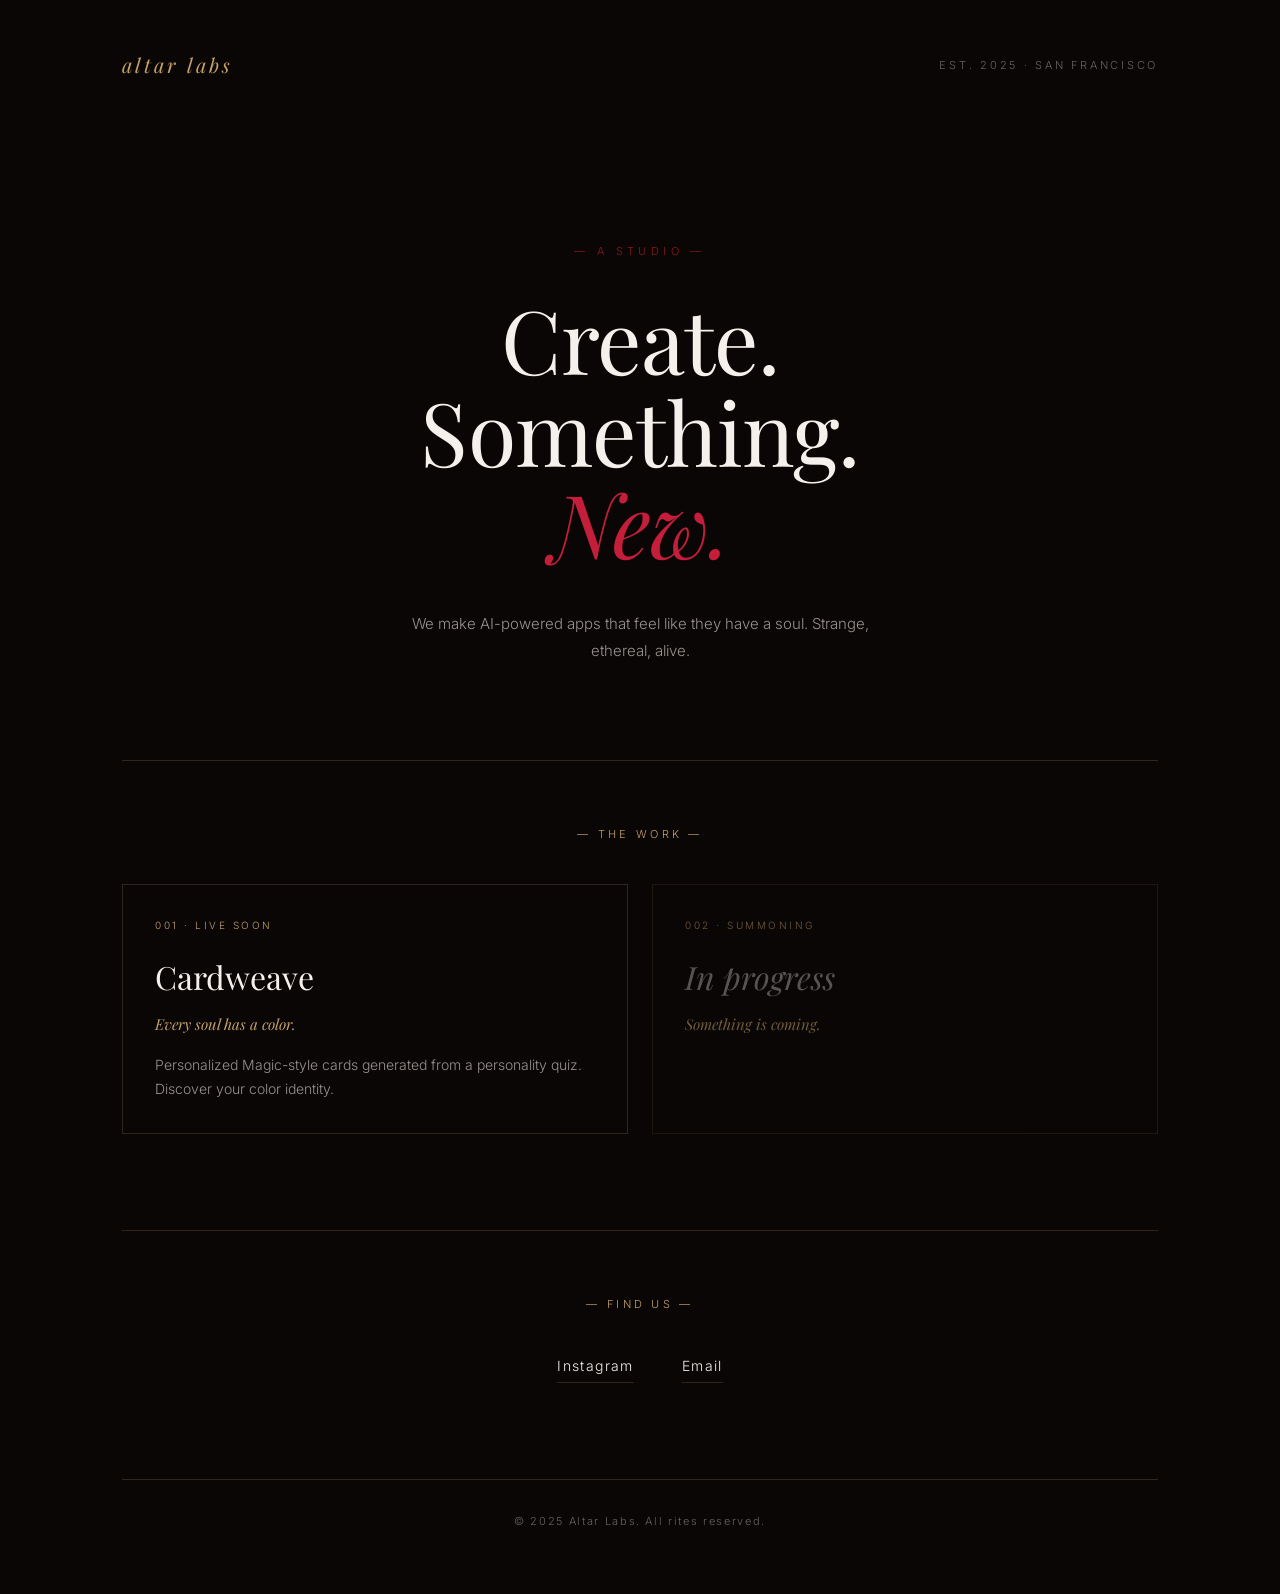
==== index.html @ b5209a37 "initial site" ====
<!DOCTYPE html>
<html lang="en">
<head>
  <meta charset="UTF-8" />
  <meta name="viewport" content="width=device-width, initial-scale=1.0" />
  <title>Altar Labs — Create. Something. New.</title>
  <meta name="description" content="A studio building AI-powered apps that feel like they have a soul. Strange, ethereal, alive." />

  <!-- Open Graph / social sharing -->
  <meta property="og:title" content="Altar Labs" />
  <meta property="og:description" content="Create. Something. New." />
  <meta property="og:type" content="website" />
  <meta property="og:url" content="https://altarlabs.io" />

  <!-- Fonts -->
  <link rel="preconnect" href="https://fonts.googleapis.com" />
  <link rel="preconnect" href="https://fonts.gstatic.com" crossorigin />
  <link href="https://fonts.googleapis.com/css2?family=Playfair+Display:ital,wght@0,400;0,500;1,400&family=Inter:wght@300;400;500&display=swap" rel="stylesheet" />

  <link rel="stylesheet" href="styles.css" />
</head>
<body>

  <header class="site-header">
    <p class="logo">altar labs</p>
    <p class="meta">EST. 2025 · SAN FRANCISCO</p>
  </header>

  <main>

    <section class="hero">
      <p class="eyebrow">— A STUDIO —</p>
      <h1>
        Create.<br />
        Something.<br />
        <em>New.</em>
      </h1>
      <p class="lede">
        We make AI-powered apps that feel like they have a soul.
        Strange, ethereal, alive.
      </p>
    </section>

    <section class="work">
      <p class="section-label">— THE WORK —</p>

      <div class="projects">

        <article class="project project--live">
          <p class="project-num">001 · LIVE SOON</p>
          <h2>Cardweave</h2>
          <p class="project-tagline">Every soul has a color.</p>
          <p class="project-desc">
            Personalized Magic-style cards generated from a personality quiz.
            Discover your color identity.
          </p>
        </article>

        <article class="project project--coming">
          <p class="project-num">002 · SUMMONING</p>
          <h2><em>In progress</em></h2>
          <p class="project-tagline">Something is coming.</p>
        </article>

      </div>
    </section>

    <section class="contact">
      <p class="section-label">— FIND US —</p>
      <div class="links">
        <a href="https://instagram.com/altarlabs" target="_blank" rel="noopener">Instagram</a>
        <a href="mailto:hello@altarlabs.io">Email</a>
      </div>
    </section>

  </main>

  <footer>
    <p>© 2025 Altar Labs. All rites reserved.</p>
  </footer>

</body>
</html>
---- styles.css ----
/* ============================================
   ALTAR LABS — altarlabs.io
   Brand system: Obsidian, Blood Altar Red,
   Crimson Flame, Ritual Gold, Bone
   ============================================ */

:root {
  --obsidian: #0a0606;
  --obsidian-soft: #141010;
  --blood: #8B1A1A;
  --crimson: #C41E3A;
  --gold: #C4A265;
  --bone: #F5F0EB;
  --bone-muted: rgba(245, 240, 235, 0.6);
  --bone-faint: rgba(245, 240, 235, 0.4);
  --gold-faint: rgba(196, 162, 101, 0.2);
}

* {
  box-sizing: border-box;
  margin: 0;
  padding: 0;
}

html, body {
  background: var(--obsidian);
  color: var(--bone);
  font-family: 'Inter', -apple-system, BlinkMacSystemFont, sans-serif;
  font-weight: 300;
  line-height: 1.7;
  min-height: 100vh;
  -webkit-font-smoothing: antialiased;
}

body {
  padding: 2rem;
  max-width: 1100px;
  margin: 0 auto;
}

/* ---------- HEADER ---------- */

.site-header {
  display: flex;
  justify-content: space-between;
  align-items: center;
  padding: 1rem 0 6rem;
}

.logo {
  font-family: 'Playfair Display', serif;
  font-style: italic;
  font-size: 20px;
  letter-spacing: 0.15em;
  color: var(--gold);
}

.meta {
  font-size: 11px;
  letter-spacing: 0.25em;
  color: var(--bone-faint);
}

/* ---------- HERO ---------- */

.hero {
  text-align: center;
  padding: 4rem 0 6rem;
}

.eyebrow {
  color: var(--blood);
  font-size: 11px;
  letter-spacing: 0.4em;
  margin-bottom: 2rem;
}

.hero h1 {
  font-family: 'Playfair Display', serif;
  font-weight: 400;
  font-size: clamp(48px, 8vw, 88px);
  line-height: 1.05;
  letter-spacing: -0.01em;
  margin-bottom: 2.5rem;
}

.hero h1 em {
  color: var(--crimson);
  font-style: italic;
}

.lede {
  max-width: 480px;
  margin: 0 auto;
  color: var(--bone-muted);
  font-size: 15px;
  line-height: 1.8;
}

/* ---------- WORK ---------- */

.section-label {
  color: var(--gold);
  font-size: 11px;
  letter-spacing: 0.3em;
  margin-bottom: 2.5rem;
  text-align: center;
}

.work {
  border-top: 0.5px solid var(--gold-faint);
  padding-top: 4rem;
  padding-bottom: 6rem;
}

.projects {
  display: grid;
  grid-template-columns: repeat(auto-fit, minmax(280px, 1fr));
  gap: 1.5rem;
  margin-top: 2rem;
}

.project {
  border: 0.5px solid var(--gold-faint);
  padding: 2rem;
  transition: border-color 0.4s ease;
}

.project:hover {
  border-color: var(--gold);
}

.project--coming {
  opacity: 0.55;
}

.project-num {
  color: var(--gold);
  font-size: 10px;
  letter-spacing: 0.25em;
  margin-bottom: 1rem;
}

.project h2 {
  font-family: 'Playfair Display', serif;
  font-weight: 400;
  font-size: 32px;
  margin-bottom: 0.5rem;
}

.project h2 em {
  font-style: italic;
  color: var(--bone-muted);
}

.project-tagline {
  font-family: 'Playfair Display', serif;
  font-style: italic;
  color: var(--gold);
  font-size: 15px;
  margin-bottom: 1rem;
}

.project-desc {
  color: var(--bone-muted);
  font-size: 14px;
  line-height: 1.7;
}

/* ---------- CONTACT ---------- */

.contact {
  border-top: 0.5px solid var(--gold-faint);
  padding-top: 4rem;
  padding-bottom: 4rem;
  text-align: center;
}

.links {
  display: flex;
  gap: 3rem;
  justify-content: center;
  margin-top: 1rem;
}

.links a {
  color: var(--bone);
  text-decoration: none;
  font-size: 14px;
  letter-spacing: 0.1em;
  border-bottom: 0.5px solid var(--gold-faint);
  padding-bottom: 4px;
  transition: color 0.3s ease, border-color 0.3s ease;
}

.links a:hover {
  color: var(--crimson);
  border-color: var(--crimson);
}

/* ---------- FOOTER ---------- */

footer {
  text-align: center;
  padding: 2rem 0;
  font-size: 11px;
  letter-spacing: 0.15em;
  color: var(--bone-faint);
  border-top: 0.5px solid var(--gold-faint);
  margin-top: 2rem;
}

/* ---------- RESPONSIVE ---------- */

@media (max-width: 600px) {
  body {
    padding: 1.25rem;
  }

  .site-header {
    flex-direction: column;
    gap: 0.5rem;
    align-items: flex-start;
    padding-bottom: 4rem;
  }

  .hero {
    padding: 2rem 0 4rem;
  }

  .links {
    flex-direction: column;
    gap: 1rem;
  }
}
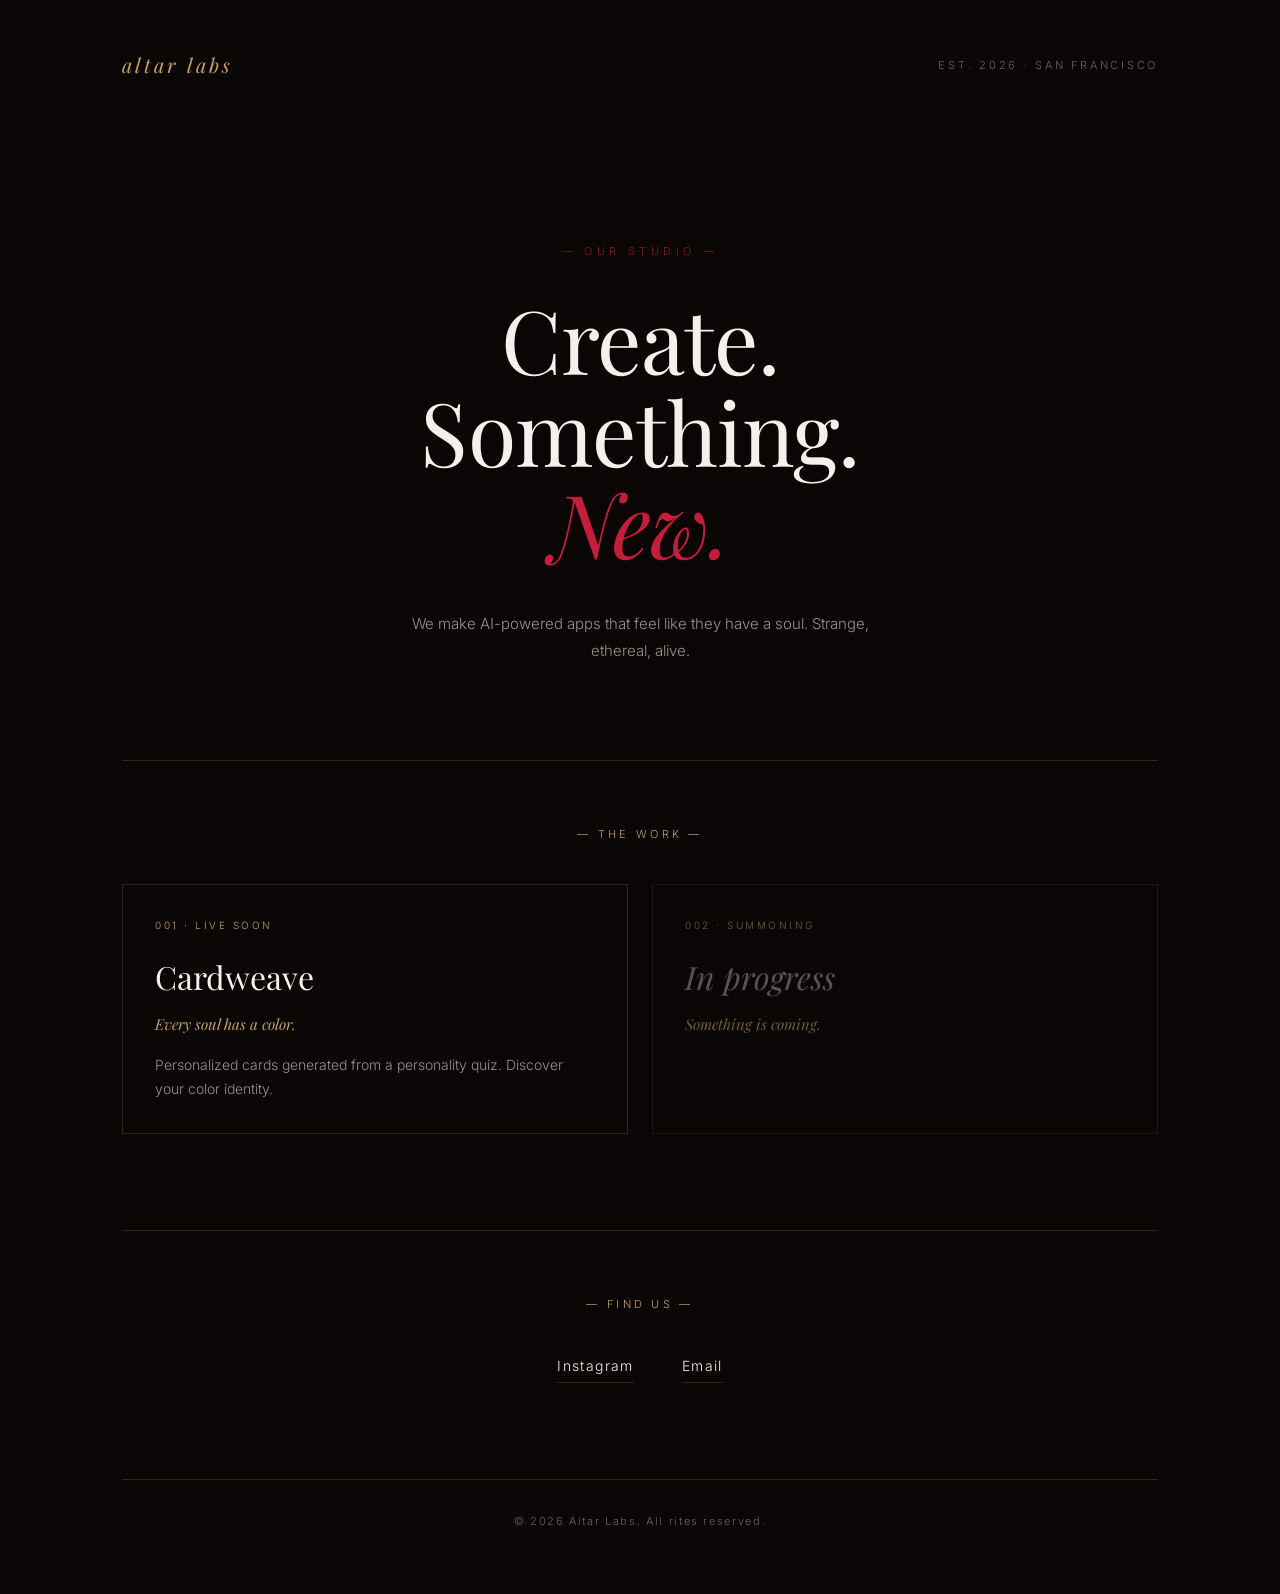
==== commit 6b9e7ebd: "Update index.html" ====
--- a/index.html
+++ b/index.html
@@ -23,13 +23,13 @@
 
   <header class="site-header">
     <p class="logo">altar labs</p>
-    <p class="meta">EST. 2025 · SAN FRANCISCO</p>
+    <p class="meta">EST. 2026 · SAN FRANCISCO</p>
   </header>
 
   <main>
 
     <section class="hero">
-      <p class="eyebrow">— A STUDIO —</p>
+      <p class="eyebrow">— OUR STUDIO —</p>
       <h1>
         Create.<br />
         Something.<br />
@@ -51,7 +51,7 @@
           <h2>Cardweave</h2>
           <p class="project-tagline">Every soul has a color.</p>
           <p class="project-desc">
-            Personalized Magic-style cards generated from a personality quiz.
+            Personalized cards generated from a personality quiz.
             Discover your color identity.
           </p>
         </article>
@@ -69,14 +69,14 @@
       <p class="section-label">— FIND US —</p>
       <div class="links">
         <a href="https://instagram.com/altarlabs" target="_blank" rel="noopener">Instagram</a>
-        <a href="mailto:hello@altarlabs.io">Email</a>
+        <a href="cayla@altarlabs.io">Email</a>
       </div>
     </section>
 
   </main>
 
   <footer>
-    <p>© 2025 Altar Labs. All rites reserved.</p>
+    <p>© 2026 Altar Labs. All rites reserved.</p>
   </footer>
 
 </body>
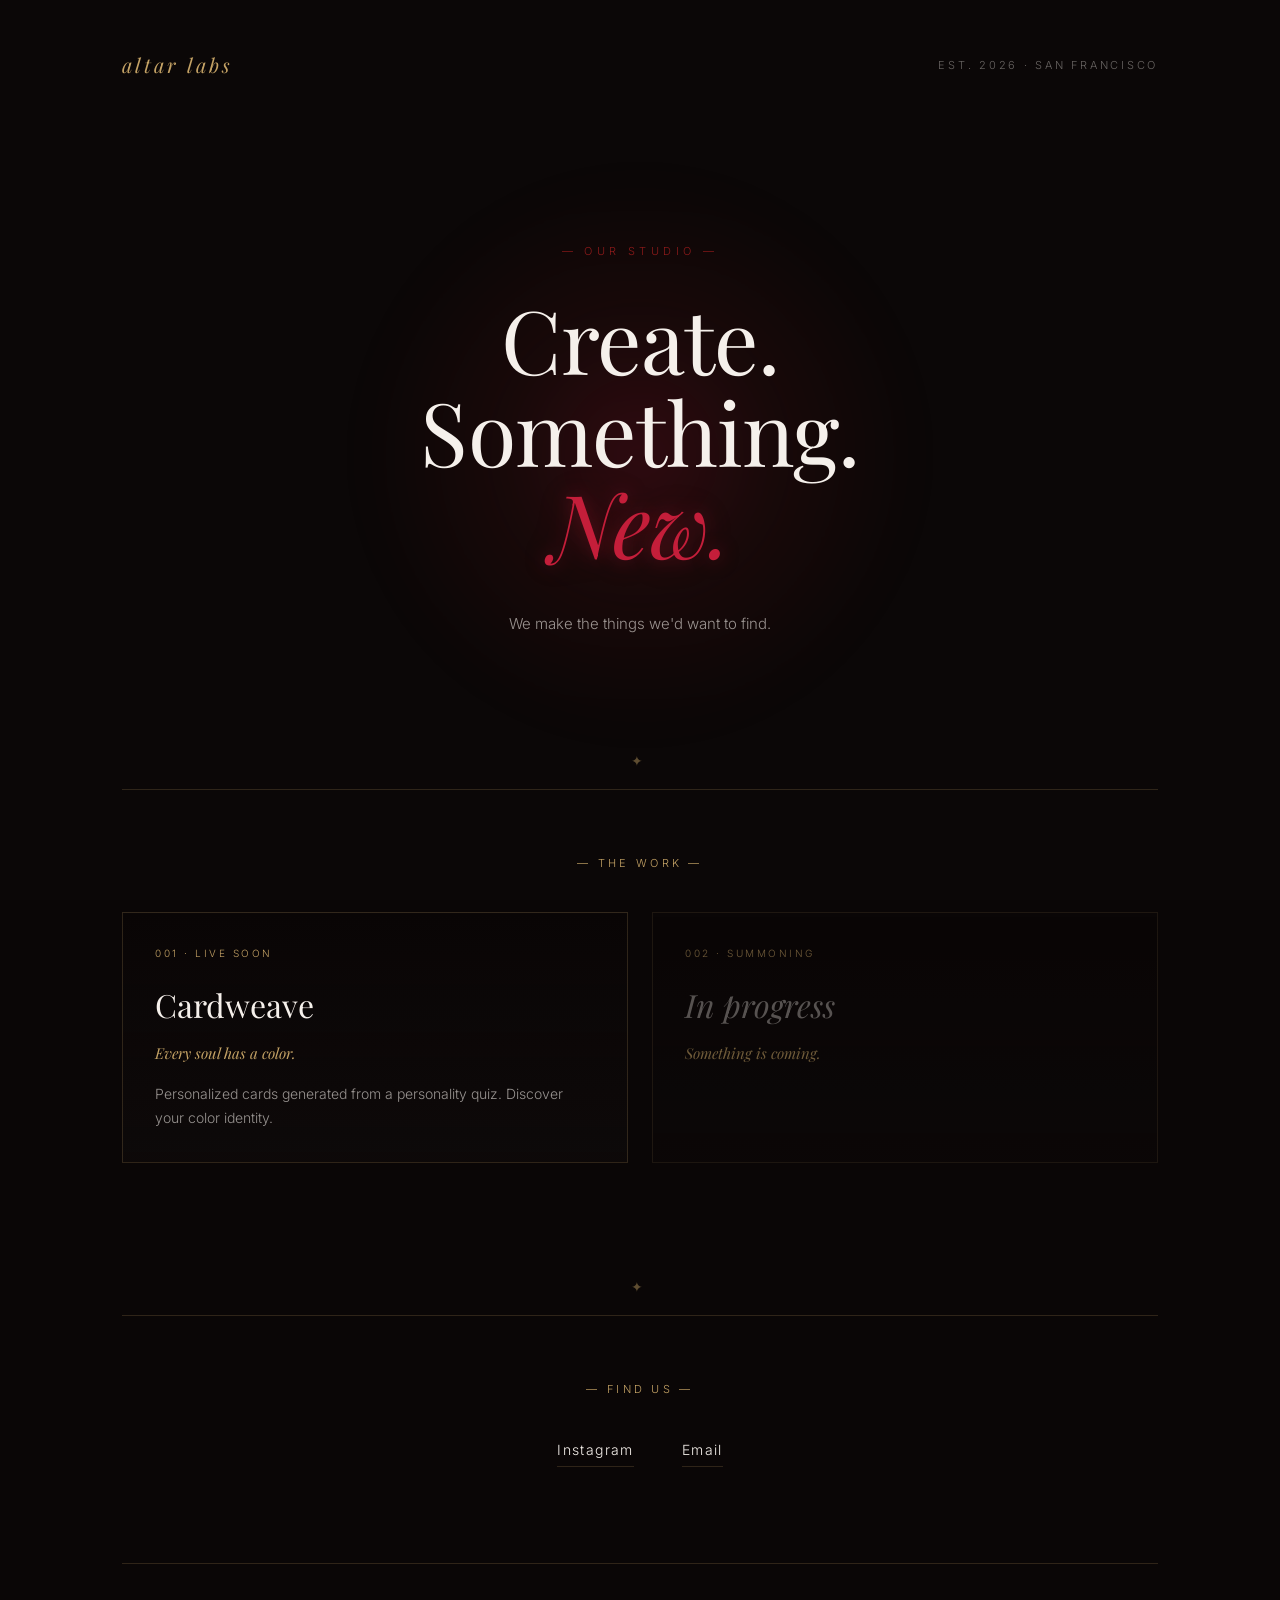
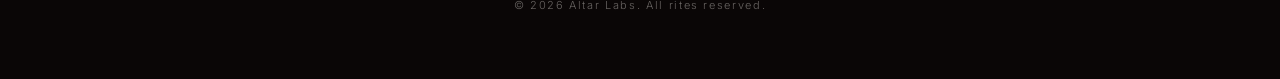
==== commit bc20d671: "Polish pass: motion, atmosphere, social, 404 - Add subtle film grain, hero glow (anchored), staggere" ====
--- a/index.html
+++ b/index.html
@@ -6,42 +6,79 @@
   <title>Altar Labs — Create. Something. New.</title>
   <meta name="description" content="A studio building AI-powered apps that feel like they have a soul. Strange, ethereal, alive." />
 
+  <meta name="theme-color" content="#0a0606" />
+
   <!-- Open Graph / social sharing -->
   <meta property="og:title" content="Altar Labs" />
   <meta property="og:description" content="Create. Something. New." />
   <meta property="og:type" content="website" />
   <meta property="og:url" content="https://altarlabs.io" />
+  <meta property="og:image" content="https://altarlabs.io/og-image.png" />
+  <meta property="og:image:width" content="1200" />
+  <meta property="og:image:height" content="630" />
+  <meta property="og:image:alt" content="Altar Labs" />
+  <meta name="twitter:card" content="summary_large_image" />
+  <meta name="twitter:title" content="Altar Labs" />
+  <meta name="twitter:description" content="Create. Something. New." />
+  <meta name="twitter:image" content="https://altarlabs.io/og-image.png" />
+
+  <!-- Favicon -->
+  <link rel="icon" type="image/png" href="favicon.png" />
+  <link rel="apple-touch-icon" href="favicon.png" />
 
   <!-- Fonts -->
   <link rel="preconnect" href="https://fonts.googleapis.com" />
   <link rel="preconnect" href="https://fonts.gstatic.com" crossorigin />
+  <link rel="preload" as="style" href="https://fonts.googleapis.com/css2?family=Playfair+Display:ital,wght@0,400;0,500;1,400&family=Inter:wght@300;400;500&display=swap" />
   <link href="https://fonts.googleapis.com/css2?family=Playfair+Display:ital,wght@0,400;0,500;1,400&family=Inter:wght@300;400;500&display=swap" rel="stylesheet" />
 
   <link rel="stylesheet" href="styles.css" />
+
+  <!-- Structured data: Organization -->
+  <script type="application/ld+json">
+  {
+    "@context": "https://schema.org",
+    "@type": "Organization",
+    "name": "Altar Labs",
+    "url": "https://altarlabs.io",
+    "logo": "https://altarlabs.io/favicon.png",
+    "image": "https://altarlabs.io/og-image.png",
+    "description": "A studio building AI-powered apps that feel like they have a soul. Strange, ethereal, alive.",
+    "foundingDate": "2026",
+    "foundingLocation": "San Francisco",
+    "sameAs": [
+      "https://instagram.com/altarlabs"
+    ]
+  }
+  </script>
 </head>
 <body>
 
+  <div class="grain" aria-hidden="true"></div>
+
   <header class="site-header">
-    <p class="logo">altar labs</p>
-    <p class="meta">EST. 2026 · SAN FRANCISCO</p>
+    <p class="logo reveal" style="--reveal-delay: 0ms">altar labs</p>
+    <p class="meta reveal" style="--reveal-delay: 120ms">EST. 2026 · SAN FRANCISCO</p>
   </header>
 
   <main>
 
     <section class="hero">
-      <p class="eyebrow">— OUR STUDIO —</p>
+      <div class="hero-glow" aria-hidden="true"></div>
+      <p class="eyebrow reveal" style="--reveal-delay: 200ms">— OUR STUDIO —</p>
       <h1>
-        Create.<br />
-        Something.<br />
-        <em>New.</em>
+        <span class="reveal" style="--reveal-delay: 350ms">Create.</span><br />
+        <span class="reveal" style="--reveal-delay: 550ms">Something.</span><br />
+        <em class="reveal ember" style="--reveal-delay: 800ms">New.</em>
       </h1>
-      <p class="lede">
-        We make AI-powered apps that feel like they have a soul.
-        Strange, ethereal, alive.
+      <p class="lede reveal" style="--reveal-delay: 1100ms">
+        We make the things we'd want to find.
       </p>
     </section>
 
-    <section class="work">
+    <div class="sigil" aria-hidden="true">✦</div>
+
+    <section class="work reveal-on-scroll">
       <p class="section-label">— THE WORK —</p>
 
       <div class="projects">
@@ -65,11 +102,13 @@
       </div>
     </section>
 
-    <section class="contact">
+    <div class="sigil" aria-hidden="true">✦</div>
+
+    <section class="contact reveal-on-scroll">
       <p class="section-label">— FIND US —</p>
       <div class="links">
         <a href="https://instagram.com/altarlabs" target="_blank" rel="noopener">Instagram</a>
-        <a href="cayla@altarlabs.io">Email</a>
+        <a href="mailto:cayla@altarlabs.io">Email</a>
       </div>
     </section>
 
@@ -79,5 +118,26 @@
     <p>© 2026 Altar Labs. All rites reserved.</p>
   </footer>
 
+  <script>
+    // Scroll-reveal for sections — gentle, intersection observer
+    (function () {
+      var reduce = window.matchMedia('(prefers-reduced-motion: reduce)').matches;
+      var targets = document.querySelectorAll('.reveal-on-scroll');
+      if (reduce || !('IntersectionObserver' in window)) {
+        targets.forEach(function (el) { el.classList.add('is-visible'); });
+        return;
+      }
+      var io = new IntersectionObserver(function (entries) {
+        entries.forEach(function (entry) {
+          if (entry.isIntersecting) {
+            entry.target.classList.add('is-visible');
+            io.unobserve(entry.target);
+          }
+        });
+      }, { threshold: 0.15, rootMargin: '0px 0px -10% 0px' });
+      targets.forEach(function (el) { io.observe(el); });
+    })();
+  </script>
+
 </body>
 </html>
--- a/styles.css
+++ b/styles.css
@@ -22,6 +22,10 @@
   padding: 0;
 }
 
+html {
+  scroll-behavior: smooth;
+}
+
 html, body {
   background: var(--obsidian);
   color: var(--bone);
@@ -36,6 +40,66 @@
   padding: 2rem;
   max-width: 1100px;
   margin: 0 auto;
+  position: relative;
+  overflow-x: hidden;
+}
+
+/* ---------- ATMOSPHERE ---------- */
+
+/* subtle film grain over everything */
+.grain {
+  position: fixed;
+  inset: 0;
+  pointer-events: none;
+  z-index: 1;
+  opacity: 0.06;
+  mix-blend-mode: overlay;
+  background-image: url("data:image/svg+xml;utf8,<svg xmlns='http://www.w3.org/2000/svg' width='180' height='180'><filter id='n'><feTurbulence type='fractalNoise' baseFrequency='0.9' numOctaves='2' stitchTiles='stitch'/><feColorMatrix values='0 0 0 0 1  0 0 0 0 1  0 0 0 0 1  0 0 0 0.6 0'/></filter><rect width='100%25' height='100%25' filter='url(%23n)'/></svg>");
+}
+
+/* slow-breathing blood-red glow — anchored behind hero text only */
+.hero-glow {
+  position: absolute;
+  top: 50%;
+  left: 50%;
+  transform: translate(-50%, -50%);
+  width: min(800px, 110vw);
+  height: min(800px, 110vw);
+  pointer-events: none;
+  z-index: -1;
+  background: radial-gradient(
+    closest-side,
+    rgba(196, 30, 58, 0.20) 0%,
+    rgba(139, 26, 26, 0.10) 35%,
+    rgba(10, 6, 6, 0) 70%
+  );
+  filter: blur(20px);
+  animation: breathe 9s ease-in-out infinite;
+}
+
+@keyframes breathe {
+  0%, 100% { opacity: 0.85; transform: translate(-50%, -50%) scale(1); }
+  50%      { opacity: 1;    transform: translate(-50%, -50%) scale(1.06); }
+}
+
+/* keep content above atmosphere layers */
+.site-header,
+main,
+footer {
+  position: relative;
+  z-index: 2;
+}
+
+/* ---------- ORNAMENT ---------- */
+
+.sigil {
+  text-align: center;
+  color: var(--gold);
+  opacity: 0.45;
+  font-size: 14px;
+  letter-spacing: 0.4em;
+  padding: 1rem 0;
+  user-select: none;
 }
 
 /* ---------- HEADER ---------- */
@@ -55,6 +119,16 @@
   color: var(--gold);
 }
 
+.logo-link {
+  color: inherit;
+  text-decoration: none;
+  transition: color 0.3s ease;
+}
+
+.logo-link:hover {
+  color: var(--crimson);
+}
+
 .meta {
   font-size: 11px;
   letter-spacing: 0.25em;
@@ -64,6 +138,7 @@
 /* ---------- HERO ---------- */
 
 .hero {
+  position: relative;
   text-align: center;
   padding: 4rem 0 6rem;
 }
@@ -89,6 +164,29 @@
   font-style: italic;
 }
 
+/* the ember pulse on "New." */
+.ember {
+  display: inline-block;
+  text-shadow:
+    0 0 18px rgba(196, 30, 58, 0.35),
+    0 0 38px rgba(196, 30, 58, 0.18);
+  animation: ember 5s ease-in-out infinite;
+}
+
+@keyframes ember {
+  0%, 100% {
+    text-shadow:
+      0 0 14px rgba(196, 30, 58, 0.30),
+      0 0 32px rgba(196, 30, 58, 0.14);
+  }
+  50% {
+    text-shadow:
+      0 0 22px rgba(196, 30, 58, 0.55),
+      0 0 48px rgba(196, 30, 58, 0.28),
+      0 0 80px rgba(139, 26, 26, 0.18);
+  }
+}
+
 .lede {
   max-width: 480px;
   margin: 0 auto;
@@ -121,13 +219,24 @@
 }
 
 .project {
+  position: relative;
   border: 0.5px solid var(--gold-faint);
   padding: 2rem;
-  transition: border-color 0.4s ease;
+  background: linear-gradient(180deg, rgba(20, 16, 16, 0) 0%, rgba(20, 16, 16, 0.35) 100%);
+  transition:
+    border-color 0.5s ease,
+    transform 0.5s cubic-bezier(0.2, 0.7, 0.2, 1),
+    box-shadow 0.5s ease,
+    background 0.5s ease;
 }
 
 .project:hover {
   border-color: var(--gold);
+  transform: translateY(-3px);
+  box-shadow:
+    0 1px 0 rgba(196, 162, 101, 0.15) inset,
+    0 20px 40px -20px rgba(0, 0, 0, 0.6),
+    0 0 60px -20px rgba(196, 30, 58, 0.25);
 }
 
 .project--coming {
@@ -210,6 +319,70 @@
   margin-top: 2rem;
 }
 
+/* ---------- REVEAL / MOTION ---------- */
+
+.reveal {
+  opacity: 0;
+  transform: translateY(14px);
+  animation: rise 1.2s cubic-bezier(0.2, 0.7, 0.2, 1) forwards;
+  animation-delay: var(--reveal-delay, 0ms);
+}
+
+.hero h1 .reveal {
+  display: inline-block;
+}
+
+@keyframes rise {
+  to {
+    opacity: 1;
+    transform: translateY(0);
+  }
+}
+
+.reveal-on-scroll {
+  opacity: 0;
+  transform: translateY(24px);
+  transition:
+    opacity 1.1s ease,
+    transform 1.1s cubic-bezier(0.2, 0.7, 0.2, 1);
+}
+
+.reveal-on-scroll.is-visible {
+  opacity: 1;
+  transform: translateY(0);
+}
+
+/* ---------- FOCUS / A11Y ---------- */
+
+a:focus-visible {
+  outline: 1px solid var(--gold);
+  outline-offset: 4px;
+  color: var(--gold);
+}
+
+/* ---------- LINKS (refined) ---------- */
+
+.links a {
+  position: relative;
+}
+
+.links a::after {
+  content: "";
+  position: absolute;
+  left: 0;
+  right: 0;
+  bottom: -1px;
+  height: 0.5px;
+  background: var(--crimson);
+  transform: scaleX(0);
+  transform-origin: left center;
+  transition: transform 0.5s cubic-bezier(0.2, 0.7, 0.2, 1);
+}
+
+.links a:hover::after {
+  transform: scaleX(1);
+}
+
 /* ---------- RESPONSIVE ---------- */
 
 @media (max-width: 600px) {
@@ -232,4 +405,35 @@
     flex-direction: column;
     gap: 1rem;
   }
-}
+
+  .hero-glow {
+    filter: blur(10px);
+  }
+}
+
+/* ---------- REDUCED MOTION ---------- */
+
+@media (prefers-reduced-motion: reduce) {
+  *,
+  *::before,
+  *::after {
+    animation-duration: 0.001ms !important;
+    animation-iteration-count: 1 !important;
+    transition-duration: 0.001ms !important;
+    scroll-behavior: auto !important;
+  }
+
+  .reveal,
+  .reveal-on-scroll {
+    opacity: 1 !important;
+    transform: none !important;
+  }
+
+  .hero-glow {
+    animation: none;
+  }
+
+  .ember {
+    text-shadow: 0 0 18px rgba(196, 30, 58, 0.25);
+  }
+}
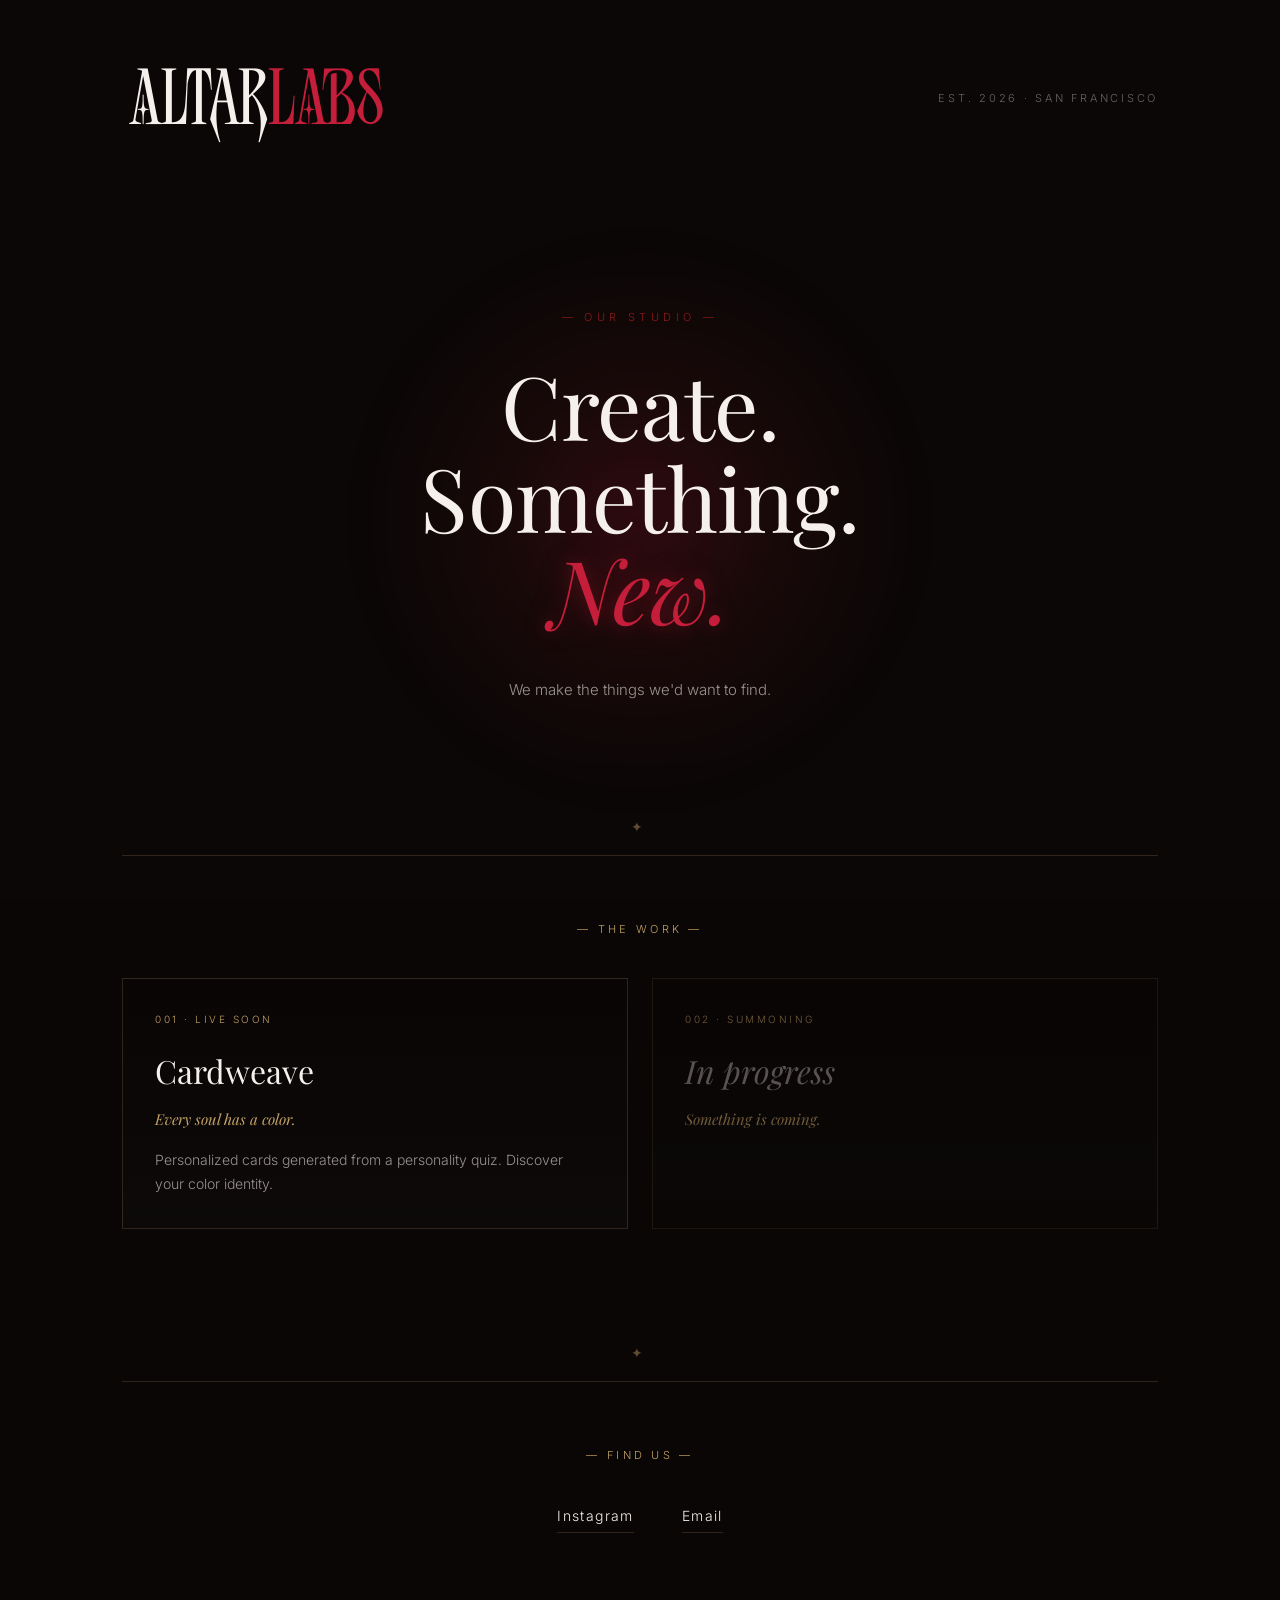
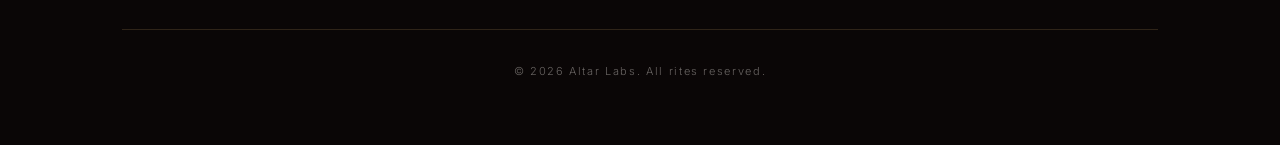
==== commit c63e2f43: "Replace text logo with altarlabs wordmark Co-authored-by: Cursor <cursoragent@cursor.com>" ====
--- a/index.html
+++ b/index.html
@@ -57,7 +57,9 @@
   <div class="grain" aria-hidden="true"></div>
 
   <header class="site-header">
-    <p class="logo reveal" style="--reveal-delay: 0ms">altar labs</p>
+    <p class="logo reveal" style="--reveal-delay: 0ms">
+      <img src="altarlabs.png" alt="Altar Labs" />
+    </p>
     <p class="meta reveal" style="--reveal-delay: 120ms">EST. 2026 · SAN FRANCISCO</p>
   </header>
 
--- a/styles.css
+++ b/styles.css
@@ -117,16 +117,24 @@
   font-size: 20px;
   letter-spacing: 0.15em;
   color: var(--gold);
+  line-height: 0;
+}
+
+.logo img {
+  display: block;
+  height: 100px;
+  width: auto;
 }
 
 .logo-link {
+  display: inline-block;
   color: inherit;
   text-decoration: none;
-  transition: color 0.3s ease;
+  transition: opacity 0.3s ease;
 }
 
 .logo-link:hover {
-  color: var(--crimson);
+  opacity: 0.7;
 }
 
 .meta {
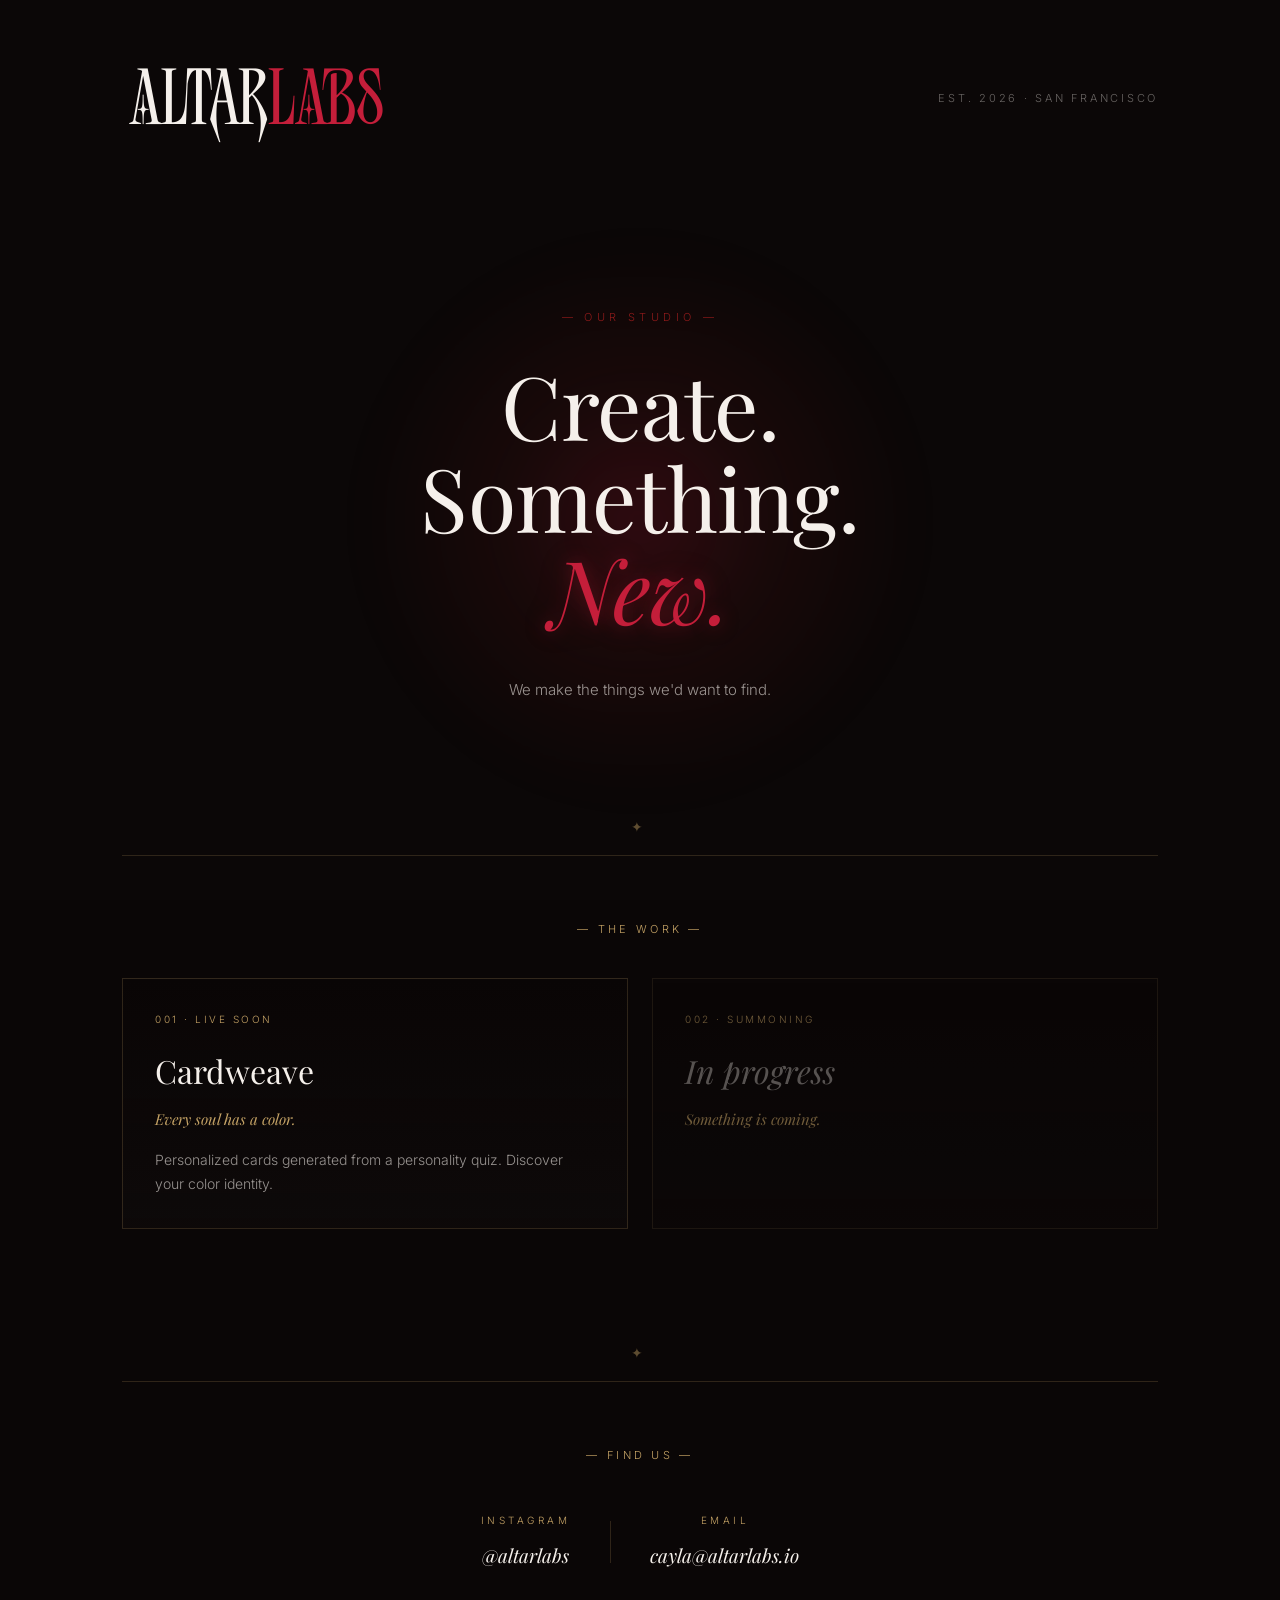
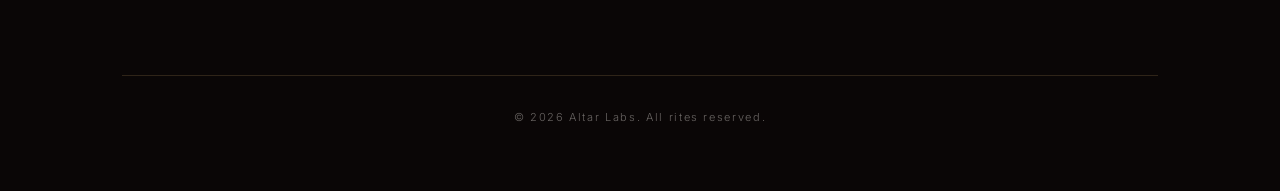
==== commit 096c215a: "Refine contact links with editorial label + handle layout Co-authored-by: Cursor <cursoragent@cursor" ====
--- a/index.html
+++ b/index.html
@@ -109,8 +109,14 @@
     <section class="contact reveal-on-scroll">
       <p class="section-label">— FIND US —</p>
       <div class="links">
-        <a href="https://instagram.com/altarlabs" target="_blank" rel="noopener">Instagram</a>
-        <a href="mailto:cayla@altarlabs.io">Email</a>
+        <a class="link" href="https://instagram.com/altarlabs" target="_blank" rel="noopener">
+          <span class="link-label">Instagram</span>
+          <span class="link-handle">@altarlabs</span>
+        </a>
+        <a class="link" href="mailto:cayla@altarlabs.io">
+          <span class="link-label">Email</span>
+          <span class="link-handle">cayla@altarlabs.io</span>
+        </a>
       </div>
     </section>
 
--- a/styles.css
+++ b/styles.css
@@ -295,24 +295,84 @@
 
 .links {
   display: flex;
-  gap: 3rem;
+  gap: 4rem;
   justify-content: center;
-  margin-top: 1rem;
-}
-
-.links a {
+  align-items: center;
+  margin-top: 2rem;
+  flex-wrap: wrap;
+}
+
+.link {
+  display: flex;
+  flex-direction: column;
+  align-items: center;
+  gap: 0.6rem;
+  padding: 0.5rem 0.5rem;
+  text-decoration: none;
   color: var(--bone);
-  text-decoration: none;
-  font-size: 14px;
-  letter-spacing: 0.1em;
-  border-bottom: 0.5px solid var(--gold-faint);
-  padding-bottom: 4px;
-  transition: color 0.3s ease, border-color 0.3s ease;
-}
-
-.links a:hover {
+  transition: transform 0.5s cubic-bezier(0.2, 0.7, 0.2, 1);
+}
+
+.link:hover {
+  transform: translateY(-2px);
+}
+
+.link-label {
+  color: var(--gold);
+  font-size: 10px;
+  letter-spacing: 0.35em;
+  text-transform: uppercase;
+  transition: color 0.3s ease;
+}
+
+.link-handle {
+  position: relative;
+  font-family: 'Playfair Display', serif;
+  font-style: italic;
+  font-size: 19px;
+  color: var(--bone);
+  transition: color 0.4s ease;
+}
+
+.link-handle::after {
+  content: "";
+  position: absolute;
+  left: 0;
+  right: 0;
+  bottom: -4px;
+  height: 0.5px;
+  background: var(--crimson);
+  transform: scaleX(0);
+  transform-origin: center;
+  transition: transform 0.55s cubic-bezier(0.2, 0.7, 0.2, 1);
+}
+
+.link:hover .link-handle {
   color: var(--crimson);
-  border-color: var(--crimson);
+}
+
+.link:hover .link-handle::after {
+  transform: scaleX(1);
+}
+
+.link:hover .link-label {
+  color: var(--crimson);
+}
+
+/* hairline divider between the two links */
+.link + .link {
+  position: relative;
+}
+
+.link + .link::before {
+  content: "";
+  position: absolute;
+  left: -2rem;
+  top: 50%;
+  transform: translateY(-50%);
+  width: 0.5px;
+  height: 42px;
+  background: var(--gold-faint);
 }
 
 /* ---------- FOOTER ---------- */
@@ -368,29 +428,6 @@
   color: var(--gold);
 }
 
-/* ---------- LINKS (refined) ---------- */
-
-.links a {
-  position: relative;
-}
-
-.links a::after {
-  content: "";
-  position: absolute;
-  left: 0;
-  right: 0;
-  bottom: -1px;
-  height: 0.5px;
-  background: var(--crimson);
-  transform: scaleX(0);
-  transform-origin: left center;
-  transition: transform 0.5s cubic-bezier(0.2, 0.7, 0.2, 1);
-}
-
-.links a:hover::after {
-  transform: scaleX(1);
-}
-
 /* ---------- RESPONSIVE ---------- */
 
 @media (max-width: 600px) {
@@ -400,8 +437,9 @@
 
   .site-header {
     flex-direction: column;
-    gap: 0.5rem;
-    align-items: flex-start;
+    gap: 0.75rem;
+    align-items: center;
+    text-align: center;
     padding-bottom: 4rem;
   }
 
@@ -411,7 +449,11 @@
 
   .links {
     flex-direction: column;
-    gap: 1rem;
+    gap: 2.25rem;
+  }
+
+  .link + .link::before {
+    display: none;
   }
 
   .hero-glow {
